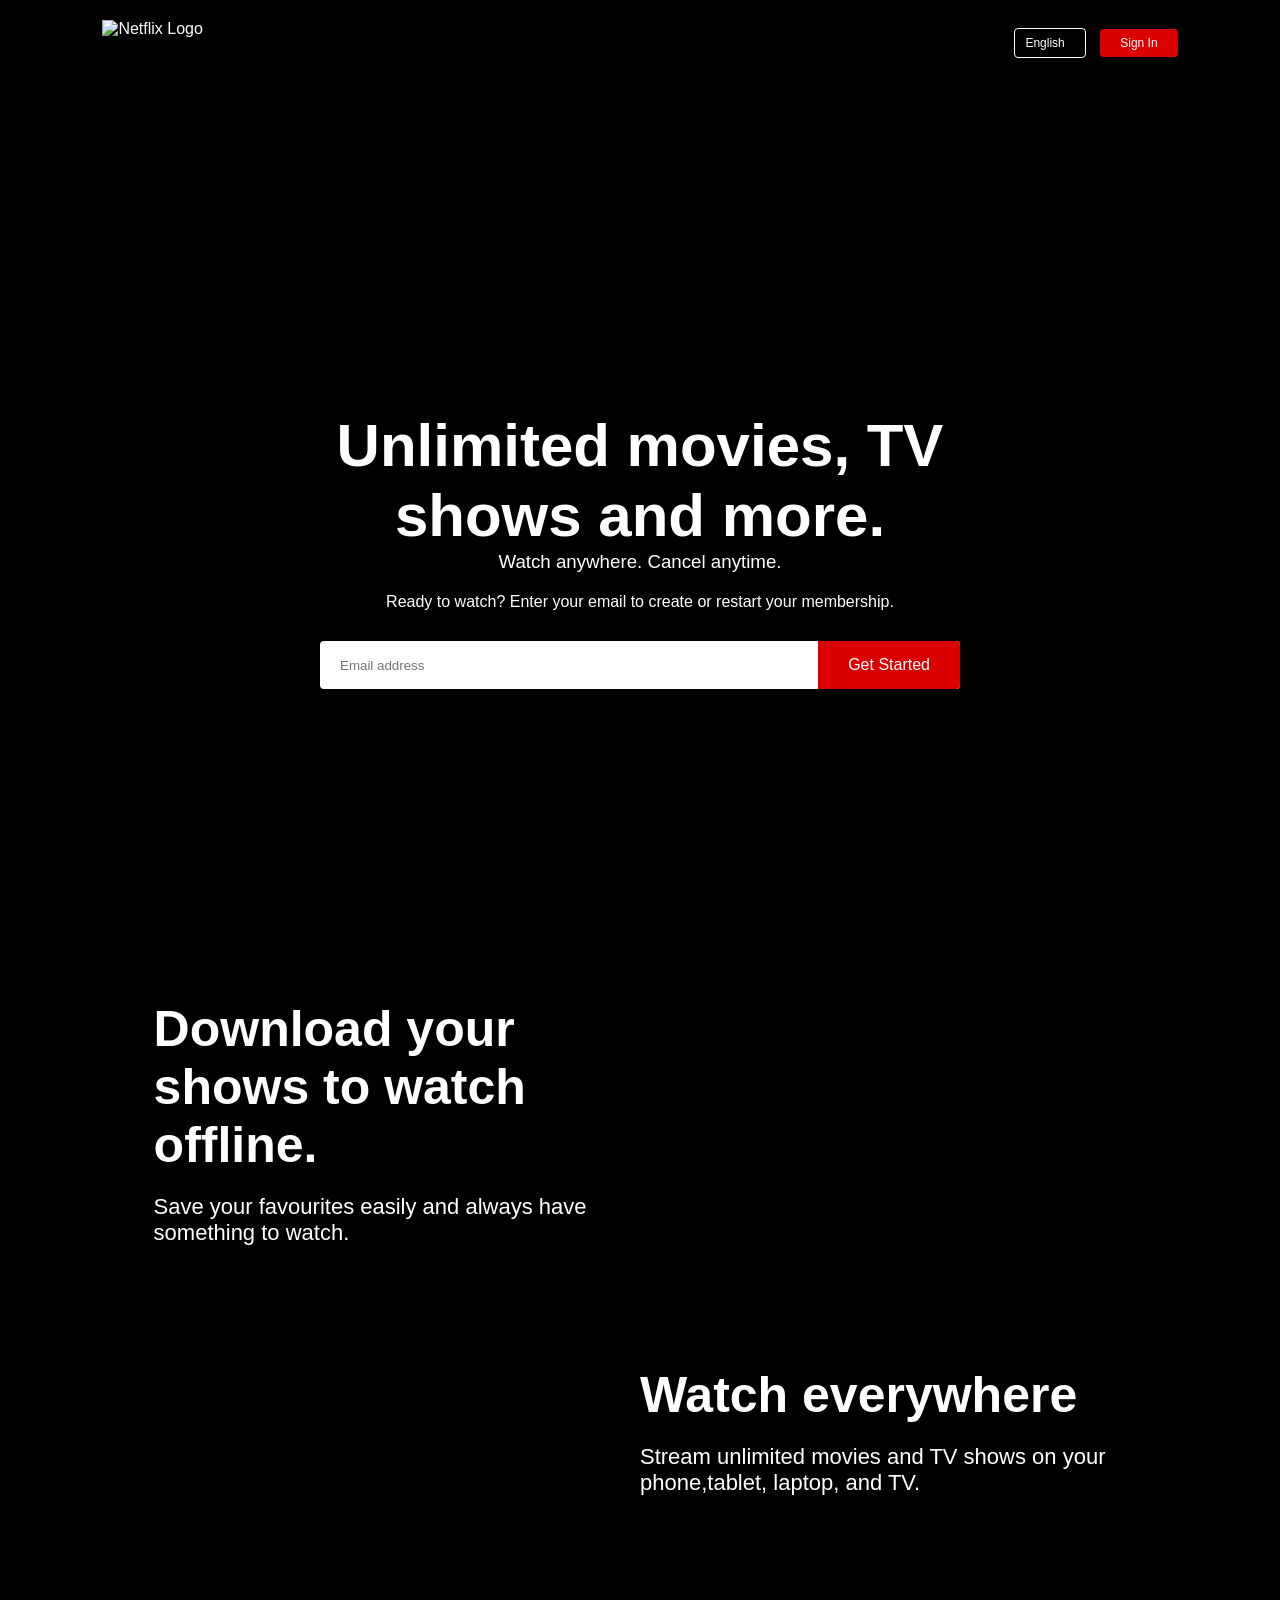
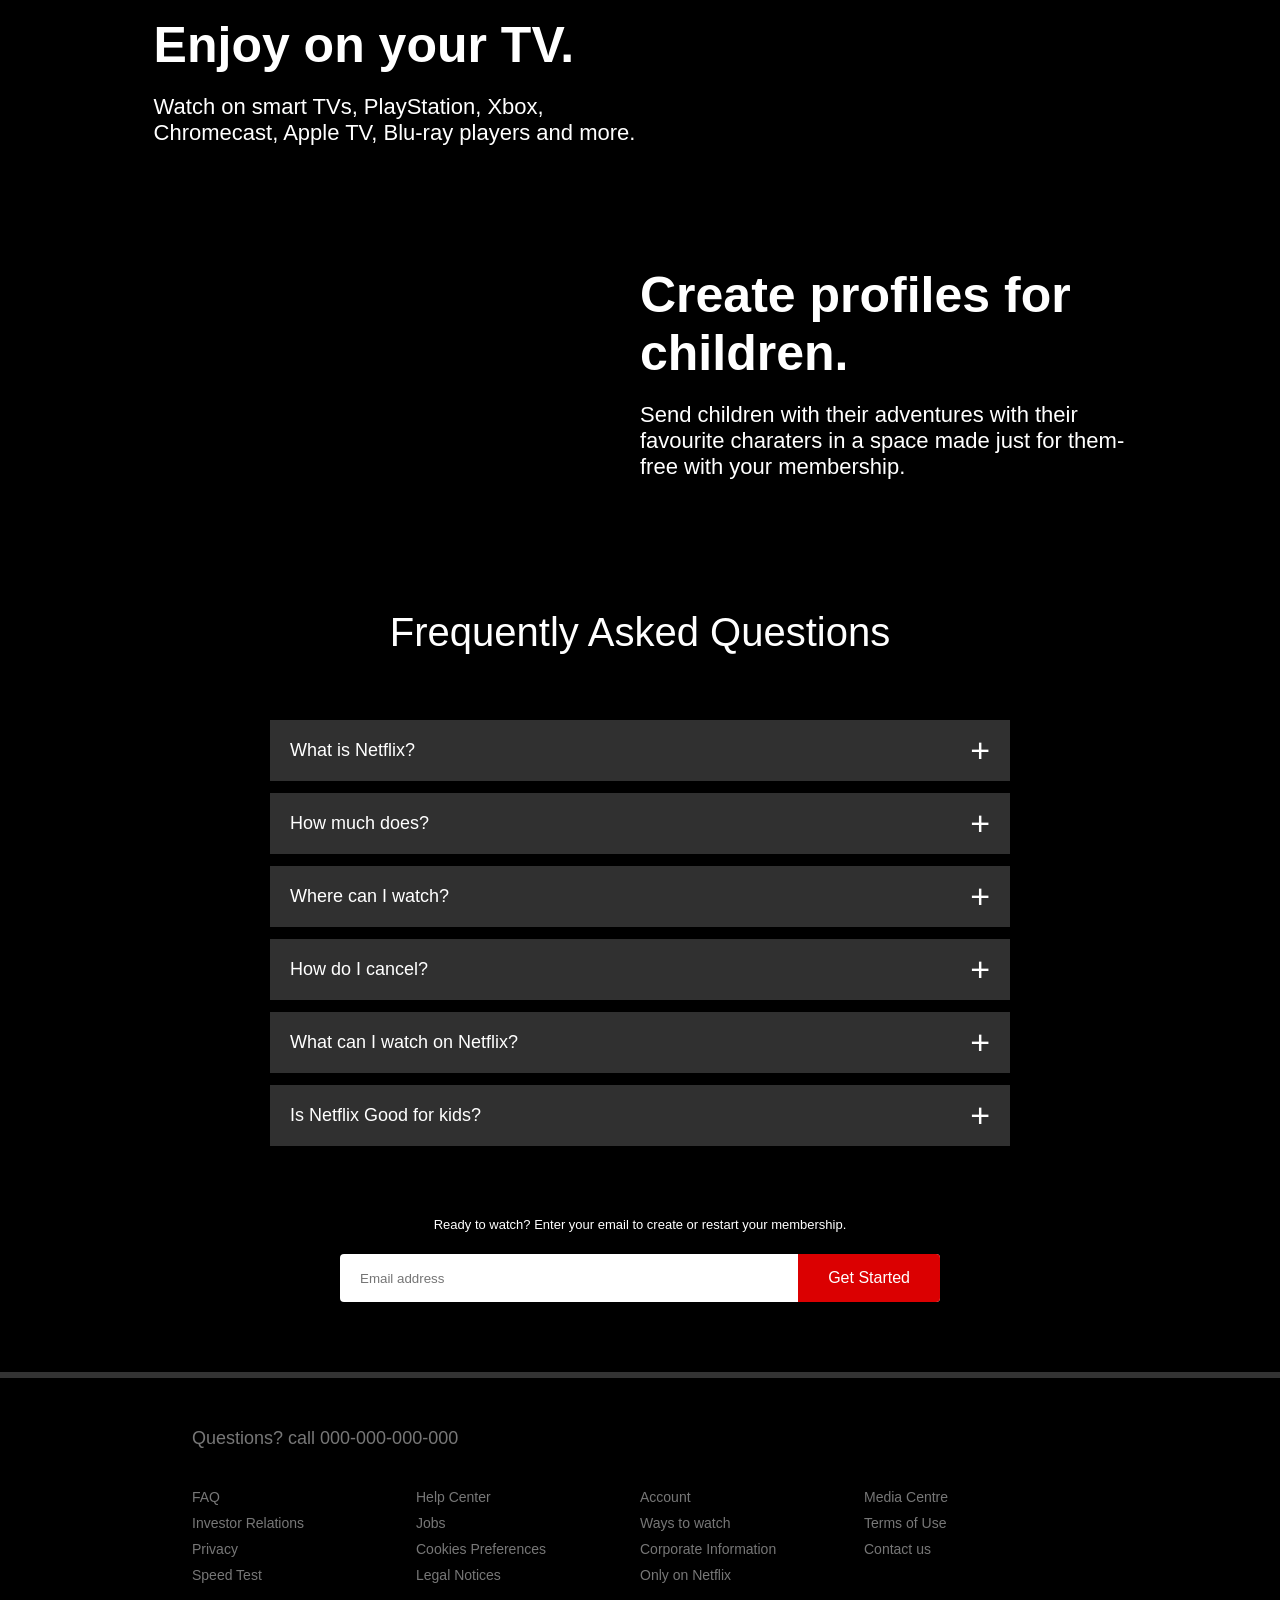
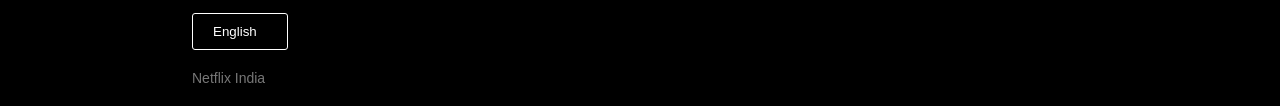
==== index.html @ 1dea0c0c "Add files via upload" ====
<!DOCTYPE html>
<html lang="en">
<head>
  <meta charset="UTF-8">
  <meta name="viewport" content="width=device-width, initial-scale=1.0">
  <title>NEtflix Website Clone</title>
  <link rel="stylesheet" href="style.css">
  <link rel="icon" href="https://cdn.mos.cms.futurecdn.net/v2/t:0,l:286,cw:736,ch:736,q:80,w:736/BDvqkcvVLHBu6xZ5yaN7jQ.jpg">
</head>
<body>
<div class="header">
      <nav>
          <img src = "Images/logo.png" alt="Netflix Logo" class="logo" width="150" height="45"> 
          <div>
              <button class="language-btn">English <img src="images/down-icon.png" alt="" width="10" height="10"></button>
              <button>Sign In</button>
          </div>
      </nav>
      <div class="header-content">
           <h1>Unlimited movies, TV shows and more.</h1>
           <h3>Watch anywhere. Cancel anytime.</h3>
           <p>Ready to watch? Enter your email to create or restart your membership.</p>
           <form class="email-signup">
                <input type="email" placeholder="Email address" required>
                <button type="submit">Get Started</button>
            </form>
      </div>
</div>
<div class="features">
    <div class="row">
        <div class="text-col">
             <h2>Download your shows to watch offline.</h2>
            <p>Save your favourites easily and always have something to watch.</p> 
        </div>
        <div class= "img-col">
              <img src="Images/feature-1.png" alt="" width="600" heigth="450">
        </div> 
     </div>
     <div class="row">
        <div class= "img-col">
              <img src="Images/feature-2.png" alt=""  width="600" heigth="450">
        </div>
        <div class="text-col">
            <h2>Watch everywhere</h2>
            <p>Stream unlimited movies and TV shows on your phone,tablet, laptop, and TV.</p> 
        </div>
         
     </div>
     <div class="row">
        <div class="text-col">
            <h2>Enjoy on your TV.</h2>
            <p>Watch on smart TVs, PlayStation, Xbox, Chromecast, Apple TV, Blu-ray players and more.</p> 
        </div>
        <div class= "img-col">
              <img src="Images/feature-3.png" alt="" width="600" heigth="450">
        </div> 
     </div>
     <div class="row">
        <div class= "img-col">
              <img src="Images/feature-4.png" alt="" width="600" heigth="450">
        </div> 
        <div class="text-col">
            <h2>Create profiles for children.</h2>
            <p>Send children with their adventures with their favourite charaters in a space made just for them-free with your membership.</p> 
        </div>  
     </div>
</div>
<div class = "faq">
    <h2>Frequently Asked Questions</h2>
    <ul class="accordion">
        <li>
          <input type="checkbox" name = "accordion" id="first">
          <label for="first">What is Netflix?</label>
          <div class="content">
            <p>
              Lorem Ipsum is simply dummy text of the printing and typesetting industry. Lorem Ipsum has been the industry's standard dummy text ever since the 1500s, when an unknown printer took a galley of type and scrambled it to make a type specimen book. It has survived not only five centuries, but also the leap into electronic typesetting, remaining essentially unchanged. It was popularised in the 1960s with the release of Letraset sheets containing Lorem Ipsum passages, and more recently with desktop publishing software like Aldus PageMaker including versions of Lorem Ipsum.
            </p>
          </div>
        </li>
        <li>
          <input type="checkbox" name = "accordion" id="second">
          <label for="second">How much does?</label>
          <div class="content">
            <p>
              Lorem Ipsum is simply dummy text of the printing and typesetting industry. Lorem Ipsum has been the industry's standard dummy text ever since the 1500s, when an unknown printer took a galley of type and scrambled it to make a type specimen book. It has survived not only five centuries, but also the leap into electronic typesetting, remaining essentially unchanged. It was popularised in the 1960s with the release of Letraset sheets containing Lorem Ipsum passages, and more recently with desktop publishing software like Aldus PageMaker including versions of Lorem Ipsum.
            </p>
          </div>
        </li>
        <li>
          <input type="checkbox" name = "accordion" id="third">
          <label for="third">Where can I watch?</label>
          <div class="content">
            <p>
              Lorem Ipsum is simply dummy text of the printing and typesetting industry. Lorem Ipsum has been the industry's standard dummy text ever since the 1500s, when an unknown printer took a galley of type and scrambled it to make a type specimen book. It has survived not only five centuries, but also the leap into electronic typesetting, remaining essentially unchanged. It was popularised in the 1960s with the release of Letraset sheets containing Lorem Ipsum passages, and more recently with desktop publishing software like Aldus PageMaker including versions of Lorem Ipsum.
            </p>
          </div>
        </li>
        <li>
          <input type="checkbox" name = "accordion" id="fourth">
          <label for="fourth">How do I cancel?</label>
          <div class="content">
            <p>
              Lorem Ipsum is simply dummy text of the printing and typesetting industry. Lorem Ipsum has been the industry's standard dummy text ever since the 1500s, when an unknown printer took a galley of type and scrambled it to make a type specimen book. It has survived not only five centuries, but also the leap into electronic typesetting, remaining essentially unchanged. It was popularised in the 1960s with the release of Letraset sheets containing Lorem Ipsum passages, and more recently with desktop publishing software like Aldus PageMaker including versions of Lorem Ipsum.
            </p>
          </div>
        </li>
        <li>
          <input type="checkbox" name = "accordion" id="fifth">
          <label for="fifth">What can I watch on Netflix?</label>
          <div class="content">
            <p>
              Lorem Ipsum is simply dummy text of the printing and typesetting industry. Lorem Ipsum has been the industry's standard dummy text ever since the 1500s, when an unknown printer took a galley of type and scrambled it to make a type specimen book. It has survived not only five centuries, but also the leap into electronic typesetting, remaining essentially unchanged. It was popularised in the 1960s with the release of Letraset sheets containing Lorem Ipsum passages, and more recently with desktop publishing software like Aldus PageMaker including versions of Lorem Ipsum.
            </p>
          </div>
        </li>
        <li>
          <input type="checkbox" name = "accordion" id="sixth">
          <label for="sixth">Is Netflix Good for kids?</label>
          <div class="content">
            <p>
              Lorem Ipsum is simply dummy text of the printing and typesetting industry. Lorem Ipsum has been the industry's standard dummy text ever since the 1500s, when an unknown printer took a galley of type and scrambled it to make a type specimen book. It has survived not only five centuries, but also the leap into electronic typesetting, remaining essentially unchanged. It was popularised in the 1960s with the release of Letraset sheets containing Lorem Ipsum passages, and more recently with desktop publishing software like Aldus PageMaker including versions of Lorem Ipsum.
            </p>
          </div>
        </li>
    </ul>
    <small>Ready to watch? Enter your email to create or restart your membership.</small>
    <form class="email-signup">
          <input type="email" placeholder="Email address" required>
          <button type="submit">Get Started</button>
    </form>
</div>
<div class="footer">
      <h2>Questions? call 000-000-000-000</h2>
      <div class="row">
          <div class = "col">
              <a href="'#">FAQ</a>
              <a href="#">Investor Relations</a>
              <a href="#">Privacy</a>
              <a href="#">Speed Test</a>
             
          </div>
          <div class = "col">
              <a href="'#">Help Center</a>
              <a href="#">Jobs</a>
              <a href="#">Cookies Preferences</a>
              <a href="#">Legal Notices</a>
          </div>
          <div class = "col">
              <a href="'#">Account</a>
              <a href="#">Ways to watch </a>
              <a href="#">Corporate Information</a>
              <a href="#">Only on Netflix</a>
          </div>
          <div class = "col">
              <a href="'#">Media Centre</a>
              <a href="#">Terms of Use</a>
              <a href="#">Contact us</a>
          </div>
      </div>
      <button class="language-btn">English <img src="Images/down-icon.png" width="10" height="10"></button>
      <p class="copyright-txt">Netflix India</p>

</div>
    
  
</body>
</html>
---- style.css ----
*{
  margin: 0;
  padding: 0;
  font-family: 'Poppins',sans-serif;
  box-sizing: border-box;
}
body{
  background: #000;
  color: #fff;
}
.header{
  width: 100%;
  height: 100vh;
  background-image: linear-gradient(rgba(0,0,0,0.7),rgba(0,0,0,0.7)),url("Images/header-image.png");
  background-size: cover;
  background-position: center;
  padding: 10px 8%;
  position: relative;
}

nav{
  display: flex;
  align-items: center;
  justify-content: space-between;
  padding: 10px 0;
}

.logo{
  width: 150px;
  cursor: pointer;
}
nav button{
  border: 0;
  outline: 0;
  background: #db0001;
  color: #fff;
  padding: 7px 20px;
  font-size: 12px;
  border-radius: 4px;
  margin-left: 10px;
  cursor: pointer;

}
.language-btn {
  display: inline-flex;
  align-items: center;
  background: transparent;
  border: 1px solid #fff;
  padding: 7px 10px;
}

.header-content{

  position: absolute;
  top: 50%;
  left:50%;
  transform: translate(-50%,-50%);
  text-align: center;
  margin-top: 100px;
}
.header-content h1{
  font-size: 60px;
  line-height: 70px;
  font-weight: 600;
  max-width: 650px;
}
.header-content h3{
  font-weight: 400;
  margin-bottom: 20px;

}
.email-signup{
  background: #fff;
  border-radius: 4px;
  display: flex;
  align-items: center;
  margin-top: 30px;
  overflow: hidden;
}
.email-signup input{
  flex: 1;
  border: 0;
  outline: 0;
  margin-left: 20px;
}
.email-signup button{
  background: #db0001;
  border: 0;
  outline: 0;
  color: #fff;
  font-size:16px;
  cursor: pointer;
  padding:15px 30px;

}
.features{
  padding: 50px 12%;
  font-size: 22px;
}
.row{
  display: flex;
  width: 100%;
  align-items: center;
  flex-wrap: wrap;
  padding: 50px 0;
}
.text-col{
  flex-basis: 50%;
  margin-bottom: 20px;
}
.img-col{
  flex-basis: 50%;
  margin-bottom: 20px;
}
.img-col img{
  display: block;
  width: 90%;
  margin: auto;
}
.features h2{
  font-size: 50px;
  font-weight: 600;
  margin-bottom: 20px;
}
.faq{
  padding: 10px 12%;
  text-align: center;
  font-size: 18px;
}
.faq h2{
  font-weight: 500;
  font-size: 40px;
}
.accordion{
  margin: 60px auto;
  width: 100%;
  max-width: 750px;
}
.accordion li{
  list-style: none;
  width: 100%;
  padding: 5px;
}
.accordion li label{
  display: flex;
  align-items: center;
  padding: 20px;
  font-size: 18px;
  font-weight: 500;
  background: #303030;
  margin-bottom: 2px;
  cursor: pointer;
  position: relative;
}
label::after{
  content: '+';
  font-size: 34px;
  position: absolute;
  right: 20px;
  transition: transform 0.5s;
}
input[type="checkbox"]{
  display:none;
}
.accordion .content{
  background: #303030;
  text-align: left;
  padding: 0 20px;
  max-height: 0;
  overflow: hidden;
  transition: max-height 0.5s,padding 0.5s;
}
.accordion input[type="checkbox"]:checked + label + .content{
  max-height: 600px;
  padding: 30px 20px;
}
.accordion input[type="checkbox"]:checked + label::after{
  transform: rotate(135deg);
}
.faq .email-signup{
  max-width: 600px;
  margin: 20px auto 60px;
}
.faq small{
  font-size: 13px;
}

.footer{
  padding: 50px 15% 10px;
  border-top:6px solid #333;
  color:#777;
}
.footer h2{
  font-size: 18px;
  font-weight: 400;
  margin-bottom: 30px;
}
.footer .col{
  flex-basis: 25%;
  text-decoration: none;
  color: #777;
  font-size: 14px;
  margin-bottom: 10px
}
.footer .col a{
  display:block;
  text-decoration: none;
  color: #777;
  font-size: 14px;
  margin-bottom: 10px;
}
.footer .row{
  align-items: flex-start;
  padding: 10px 0;

}
.footer .language-btn{
  color: #fff;
  padding: 10px 20px;
  border-radius: 3px;
}
.copyright-txt{
  font-size: 14px;
  margin-top: 20px;
  margin-bottom: 10px;
}
/*-----media----------------*/
@media only screen and (max-width: 600px){
  .logo{
    width: 100px;
  }
  nav button{
    padding: 5px 10px;
  }
  nav .language-btn{
    padding: 4px 8px;
  }
  .header-content{
    position: unset;
    transform: none;
    padding-top: 150px;
  }
  .header-content h1{
    font-size: 30px;
  }
  .email-signup button{
    font-size: 12px;
    padding: 10px 15px;
  }
  .text-col, .img-col{
    flex-basis: 100%;
  }
  .features h2{
    font-size: 30px;
  }
  .features p{
    font-size: 15px;
  }
  .row:nth-child(2), .row:nth-child(4){
    flex-direction: column-reverse;
  }
  .feature .row{
    padding: 10px 0;
  }
  .faq h2{
    font-size: 20px;
  }
  .accordion .content{
    font-size: 14px;
  }
  .accordion li label{
    padding: 10 px;
    font-size: 14px;
  }
  label::after{
    font-size: 22px;
  }
}
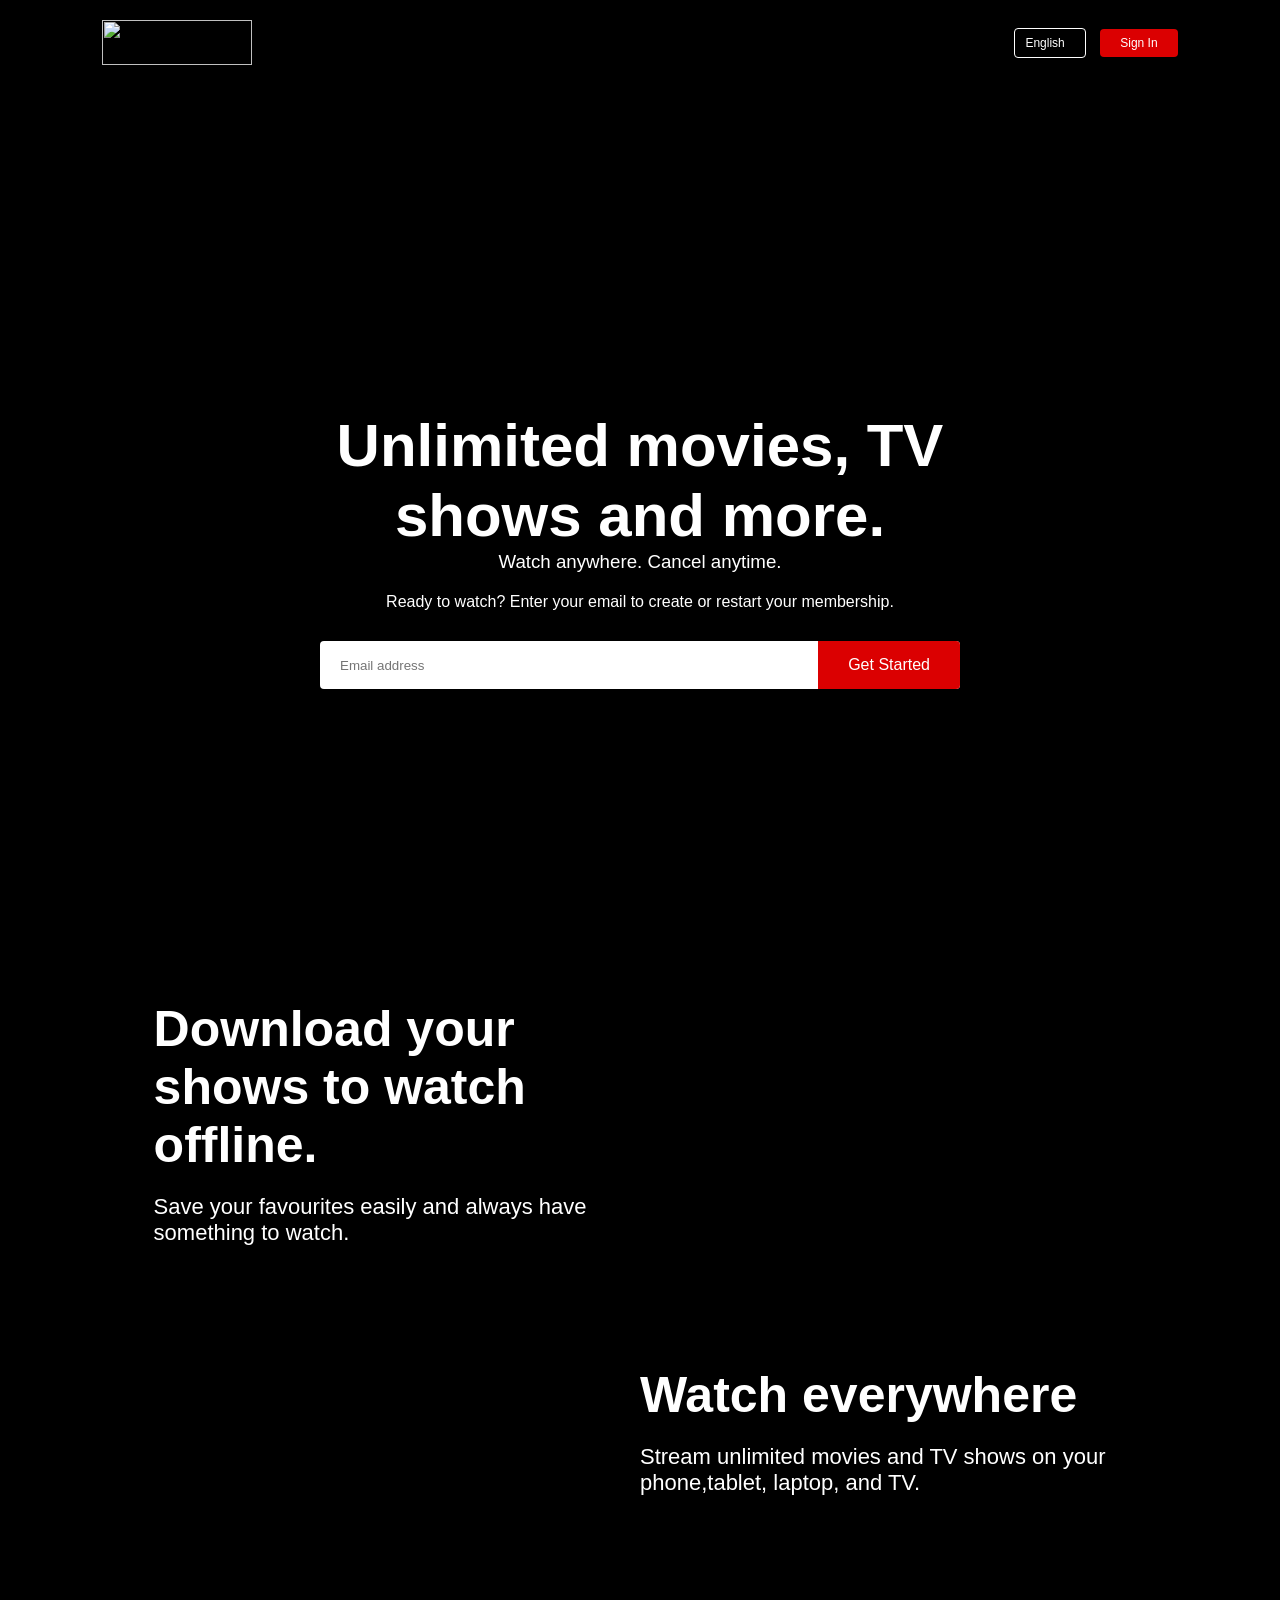
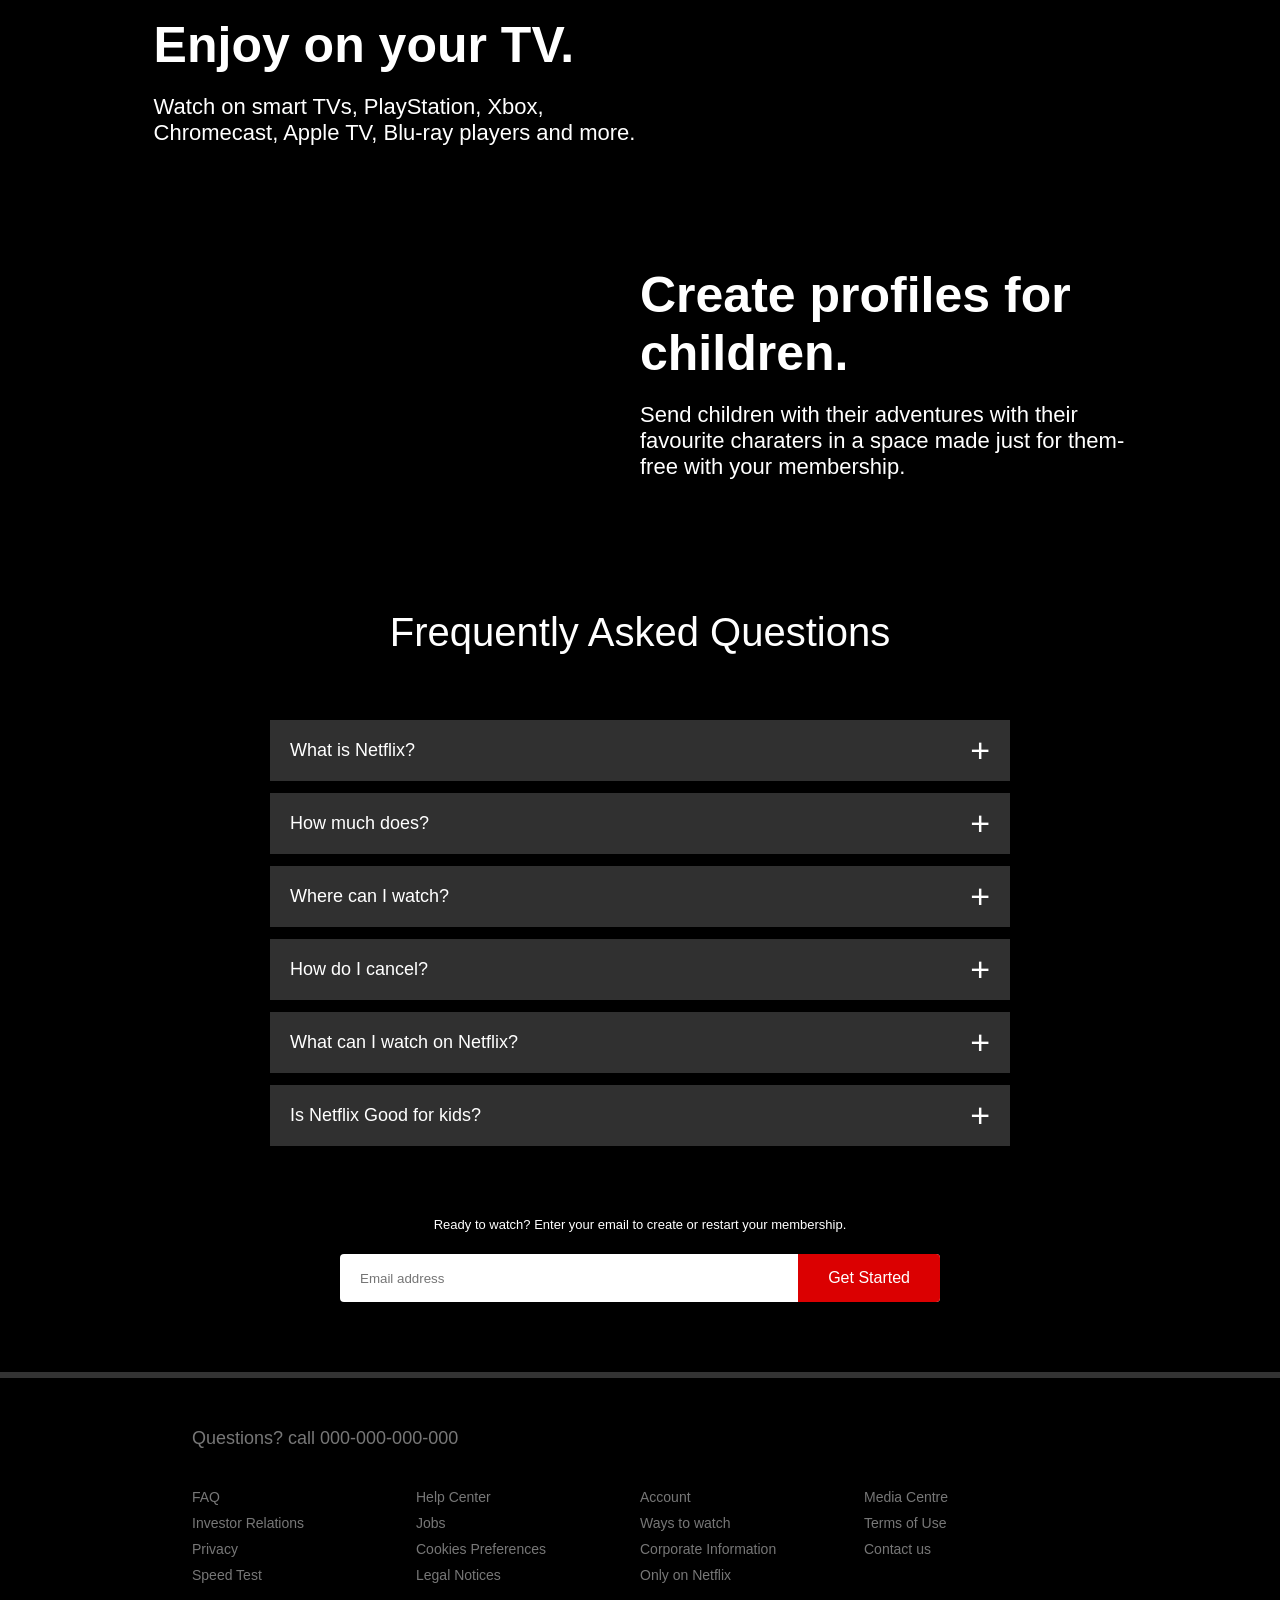
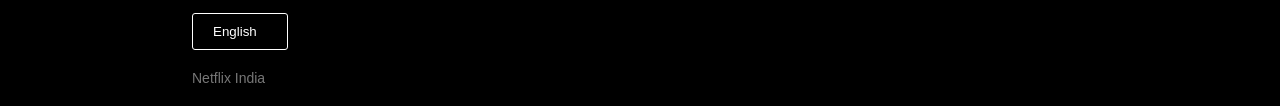
==== commit 4c2d9838: "Update index.html" ====
--- a/index.html
+++ b/index.html
@@ -10,7 +10,7 @@
 <body>
 <div class="header">
       <nav>
-          <img src = "Images/logo.png" alt="Netflix Logo" class="logo" width="150" height="45"> 
+          <img src = "Images/logo.png" alt="" class="logo" width="150" height="45"> 
           <div>
               <button class="language-btn">English <img src="images/down-icon.png" alt="" width="10" height="10"></button>
               <button>Sign In</button>
@@ -164,4 +164,4 @@
     
   
 </body>
-</html>+</html>
